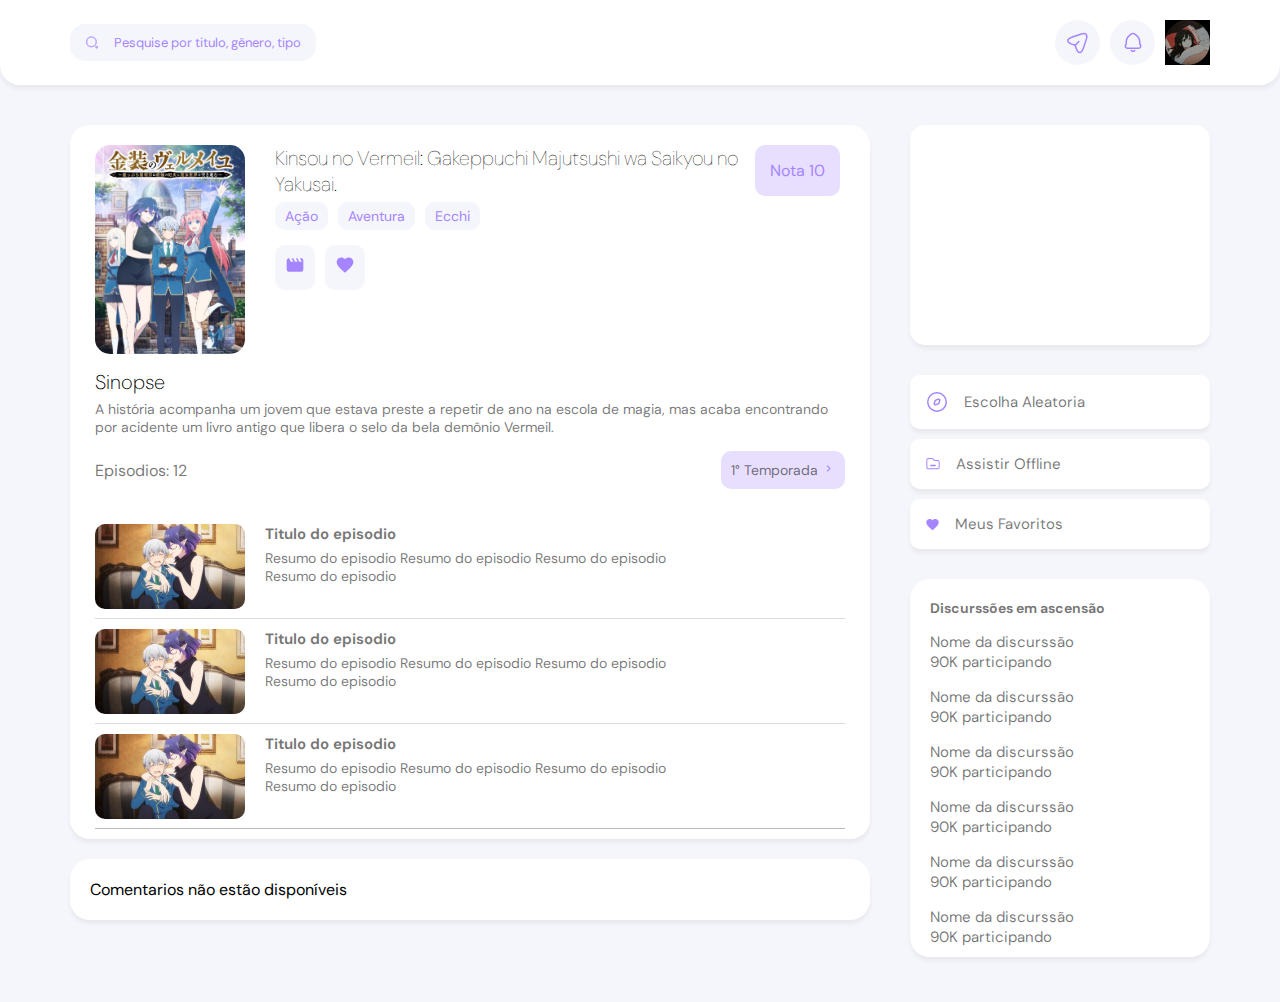
==== info/index.html @ 97f2f58a "Create index.html" ====
<!DOCTYPE html>
<html lang="pt-br">
<head>
  <meta charset="UTF-8">
  <meta http-equiv="X-UA-Compatible" content="IE=edge">
  <meta name="viewport" content="width=device-width, initial-scale=1.0">
  <link rel="stylesheet" href="animes.css">
  <link rel="stylesheet" href="responsividade.css">
  <link rel="stylesheet" href="../cssGlobal/globalCss.css">
  <link rel="stylesheet" href="../cssGlobal/darkmode.css">
  <title>
  </title>
</head>
<body>

  <header>
    <ul class="header-ul">

      <a href="#">
        <li>
          <div class="logotipo-icon"></div>
        </li>
      </a>

      <a href="../home/Home.html">
        <li class="searchbar">
          <img src="../imagem/icon/search.svg" alt="icone de pesquisa"> Pesquise por titulo, gênero, tipo
        </li>
      </a>

        <li class="icon-search">
          <img src="../imagem/icon/search.svg" alt="icone de pesquisa">
        </li>
    </ul>

    <nav>
      <ul>

        <a class="header-icon" href="">
          <li><img src="../imagem/icon/send.svg" alt="desabilitado"></li>
        </a>
        <a class="header-icon" href="">
          <li><img src="../imagem/icon/notification.svg" alt="notificação"></li>
        </a>
        <a href="">
          <li><img class="icon-perfil" src="../imagem/imagem/icon1.png" alt="perfil"></li>
        </a>
      </ul>
    </nav>

  </header>

  <div class="geral-grid">
    <main>

      <div class="primary-grid">

      <div class="primary-info">
          <div>
            <img src="../imagem/imagem/f59z18NXPZrYizSD03Gwjfx3YyX-734x1024.jpg" alt="">
          </div>

          <div class="content-info">
              <h1>Kinsou no Vermeil: Gakeppuchi Majutsushi wa Saikyou no Yakusai.</h1>
              <ul class="genero-info">
                <li>Ação</li>
                <li>Aventura</li>
                <li>Ecchi</li>

              </ul>
             <!--
              <ul class="tempo-info">
                <li>Verão 2023</li>
                <li>1 Temporada</li>
              </ul>--> 

            <div class="hate">
              <span><img src="../imagem/icon/star-full.svg" alt=""></span>
              <span><img src="../imagem/icon/star-full.svg" alt=""></span>
              <span><img src="../imagem/icon/star-full.svg" alt=""></span>
              <span><img src="../imagem/icon/star.svg" alt=""></span>
              <span><img src="../imagem/icon/star.svg" alt=""></span>
            </div>

            <div class="extra">
              <ul>
              <li><span><img src="../imagem/icon/movie.svg" alt=""></span></li>
              <li><span><img src="../imagem/icon/favorite.svg" alt=""></span></li>
              </ul>
            </div>
          </div>

          <div class="note">Nota 10</div>
        
      </div>

      <div class="secondary-info">
        <h2>Sinopse</h2>
        <p>A história acompanha um jovem que estava preste a repetir de ano na escola de magia, mas acaba encontrando por acidente um livro antigo que libera o selo da bela demônio Vermeil.
        </p>
        
      </div>

      <div class="separator">
        <p>Episodios: 12</p>
        <div class="temporada">
          <span>1° Temporada <img src="../imagem/icon/arrow-right.svg" alt=""></span>
          <span class="break"></span>
        </div>
      </div>

      <div class="content">
        <div class="content-item">

          
          <a href="../view/pagina-view.html">
            <div class="anime-item">
              <img src="../imagem/imagem/image.png" alt="">
                <div>
                  <h4>Titulo do episodio</h4>
                  <p>Resumo do episodio Resumo do episodio Resumo do episodio Resumo do episodio</p>
                </div>
          </a>


            <span class="anime-separador"></span>
          </div>

            <div class="anime-item">
              <a href="">
                <img src="../imagem/imagem/image.png" alt="">
                  <div>
                    <h4>Titulo do episodio</h4>
                    <p>Resumo do episodio Resumo do episodio Resumo do episodio Resumo do episodio</p>
                  </div>
              </a>
              <span class="anime-separador"></span>
            </div>

          <span class="anime-separador"></span>

            <div class="anime-item">
                  <a href="">
                    <img src="../imagem/imagem/image.png" alt="">
                    <div>
                      <h4>Titulo do episodio</h4>
                      <p>Resumo do episodio Resumo do episodio Resumo do episodio Resumo do episodio</p>
                    </div>
                  </a>
              <span class="anime-separador"></span>
            </div>
        </div>
      </div>



      </div>

      <section>
        Comentarios não estão disponíveis
        <img src="../Icon/Dark Icon ( White Mode )/37-arrow-right-1.svg" alt="">
      </section>
    </main>

    <article>

      <div class="second-banner"></div>

        <div class="side-menu">
          <a class="article-icon" href="">
            <span><img src="../imagem/icon/explore.svg" alt=""><p>Escolha Aleatoria</p></span>
          </a>

          <a class="article-icon" href="">
            <span><img src="../imagem/icon/folder.svg" alt=""><p>Assistir Offline</p></span>
          </a>

          <a class="article-icon" href="">
            <span><img src="../imagem/icon/favorite.svg" alt=""><p>Meus Favoritos</p></span>
          </a>
        </div>

        <div class="community">

          <h3>Discurssões em ascensão</h3>

          <div>
            <p>Nome da discurssão</p>
            <p>90K participando</p>
            <span class="separador"></span>
          </div>

          <div>
            <p>Nome da discurssão</p>
            <p>90K participando</p>
            <span class="separador"></span>
          </div>

          <div>
            <p>Nome da discurssão</p>
            <p>90K participando</p>
            <span class="separador"></span>
          </div>

          <div>
            <p>Nome da discurssão</p>
            <p>90K participando</p>
            <span class="separador"></span>
          </div>

          <div>
            <p>Nome da discurssão</p>
            <p>90K participando</p>
            <span class="separador"></span>
          </div>
          
          <div>
            <p>Nome da discurssão</p>
            <p>90K participando</p>
            <span class="separador"></span>
          </div>


      </div>
    </article>

  </div>
  
</body>
</html>
---- info/animes.css ----
header{display:flex;flex-wrap:wrap;justify-content:space-between;align-items:center;box-shadow:var(--shadow-card);border-bottom-left-radius:20px;border-bottom-right-radius:20px;box-sizing:border-box;margin:0 auto;padding:20px 70px;margin-bottom:40px}.header-ul{display:flex;flex-wrap:wrap}.logotipo-icon{display:none}.searchbar{color:var(--color-destaque);padding:10px 15px;border-radius:15px;font-size:13px;background-color:var(--background-color);display:flex;gap:15px}.icon-search{color:var(--color-destaque);padding:15px;border-radius:100px;font-size:13px;display:flex;align-items:center;justify-content:center;background-color:var(--background-color);display:none}nav ul{display:flex;flex-wrap:wrap;gap:10px}nav ul li{display:flex;align-items:center;justify-content:center;width:45px;height:45px;background-color:var(--background-color);border-radius:100px}article{display:flex;flex-direction:column;gap:30px}.second-banner{width:300px;height:220px;background-color:var(--primary-active);border-radius:15px;margin-bottom:0;box-shadow:var(--shadow-card)}.side-menu{display:flex;flex-direction:column;gap:10px;background-color:var(--background-color)}.side-menu span{background-color:var(--primary-active);display:flex;align-items:center;padding:15px;border-radius:10px;gap:5px;box-shadow:var(--shadow-card)}.side-menu p{font-size:15px;margin-left:10px}.community{background-color:var(--primary-active);border-radius:20px;padding:20px;display:flex;flex-direction:column;gap:15px;min-height:335px;padding-bottom:10px;box-shadow:var(--shadow-card)}.community div p{font-size:15px}h1{font-size:20px;font-weight:100}h3{font-size:14px}.separador{width:100%;background:#00000024;color:#000;height:1px}h2{font-weight:200}.searchbarr{display:none}.geral-selector{padding:1px 15px 1px 1px}.anime-grid{box-shadow:var(--shadow-card)}.banner-pago{box-shadow:var(--shadow-card)}.extra-itens span{box-shadow:var(--shadow-card)}.geral-grid{padding:0 70px;display:grid;grid-template-columns:1fr 1fr;justify-items:end}.primary-grid{background-color:var(--primary-active);width:800px;box-sizing:border-box;padding:20px;padding:20px 25px 20px 25px;border-radius:20px;justify-content:center;box-shadow:var(--shadow-card);position:relative}.primary-info{display:grid;grid-template-columns:20% 1fr}.primary-info img{max-width:100%;border-radius:15px}.content-info{display:flex;gap:5px;flex-direction:column;margin-left:30px}.content-info h1{width:470px}ul.genero-info{display:flex;flex-wrap:wrap;gap:10px}.genero-info li{padding:5px 10px;box-sizing:border-box;background:var(--background-color);color:var(--color-destaque);border-radius:10px;font-size:14px}.hate img{margin-top:10px;margin-bottom:10px;width:20px}.hate{display:none}.extra{margin-top:15pxx}.extra ul{display:flex;flex-direction:row;gap:10px;margin-top:10px}.extra li{box-sizing:border-box;padding:10px;background-color:#F5F6FB;border-radius:10px}.extra img{width:20px}.secondary-info{margin-top:10px;margin-bottom:15px}.secondary-info p{margin-top:5px}.separator{display:flex;justify-content:space-between;position:relative;margin-bottom:15px;align-items:center;gap:10px}.note{box-sizing:border-box;padding:15px;background-color:var(--color-destaque-50);border-radius:10px;width:max-content;position:absolute;right:30px;color:var(--color-destaque)}.temporada{box-sizing:border-box;padding:10px;font-size:14px;color:var(--color-destaque);background-color:var(--color-destaque-50);border-radius:10px}.content-item{display:flex;flex-direction:column;gap:20px;margin-top:15px;position:relative}.content-item img{max-width:auto;border-radius:10px}.anime-item{display:flex;gap:20px}.anime-item div{display:flex;gap:5px;flex-direction:column}.nav-page-selector{background-color:var(--background-color);padding:15px;padding-left:25px;padding-right:25px;display:block;border-radius:15px;width:170px;display:flex;margin-top:25px;justify-content:space-between;box-shadow:var(--shadow-card)}.nav-selector{display:flex;justify-content:center}.nav-active-selector{display:block}section{background-color:#fff;padding:20px;box-sizing:border-box;border-radius:20px;width:100%;margin-top:20px;box-shadow:var(--shadow-card)}.geral-grid{margin-bottom:45px}h2{font-size:20px}.secondary-info p{font-size:14px}.anime-item p{font-size:14px;width:450px}h4{font-size:15px}.anime-item{position:relative}.anime-separador{width:100%;background:#00000024;color:#000;height:1px;position:absolute;bottom:-10px}.temporada img{width:13px}.content-item img{width:20%;border-radius:10px}.anime-item a{display:flex;gap:20px}.ade-list h2,h3,h4,p,span{color:var(--font-color-50)}
---- cssGlobal/globalCss.css ----
@import "https://fonts.googleapis.com/css2?family=DM+Sans:ital,wght@0,400;0,500;0,700;1,400;1,500;1,700&display=swap";:root{--color-destaque:#A585FF;--color-destaque-50:#a685ff42;--color-destaque-20:#A585FF;--primary-active:#FFF;--background-color:#F5F6FB;--primary-font-color:#000;--font-color-50:#0000008a;--shadow-card:0 4px 4px rgba(0,0,0,0.05);--shadow-navbar:0 0 4px rgba(0,0,0,0.25);--card-temporario:#D9D9D9}::-webkit-scrollbar{background:var(--card-temporario)}::-webkit-scrollbar-thumb{background:var(--color-destaque);border-radius:10px}body{margin:0;margin-bottom:0;padding:0;font-family:'DM Sans',sans-serif;background-color:var(--background-color)}header{background-color:var(--primary-active)}ul{list-style-type:none;margin:0;padding:0}li{margin:0;padding:0}ul li{margin:0;padding:0}h1,h2,h3,h4,h5,h6,p{margin:0;padding:0}img{max-width:100%}a{text-decoration:none;display:block}
---- cssGlobal/darkmode.css ----
@media screen and (prefers-color-scheme: dark){:root{--color-destaque:#A585FF;--color-destaque-50:#a685ff42;--color-destaque-20:#A585FF;--primary-active:#151515;--accent-color:#202020;--background-color:#090909;--primary-font-color:#FFF;--font-color-50:#ffffff8a;--shadow-card:0 4px 4px rgba(0,0,0,0.05);--shadow-navbar:0 0 4px rgba(0,0,0,0.25);--card-temporario:#D9D9D9}h1,h2,h4,h5{color:var(--primary-font-color)}.extra li{background-color:var(--color-destaque-50)}section{background-color:var(--primary-active);color:var(--font-color-50)}}
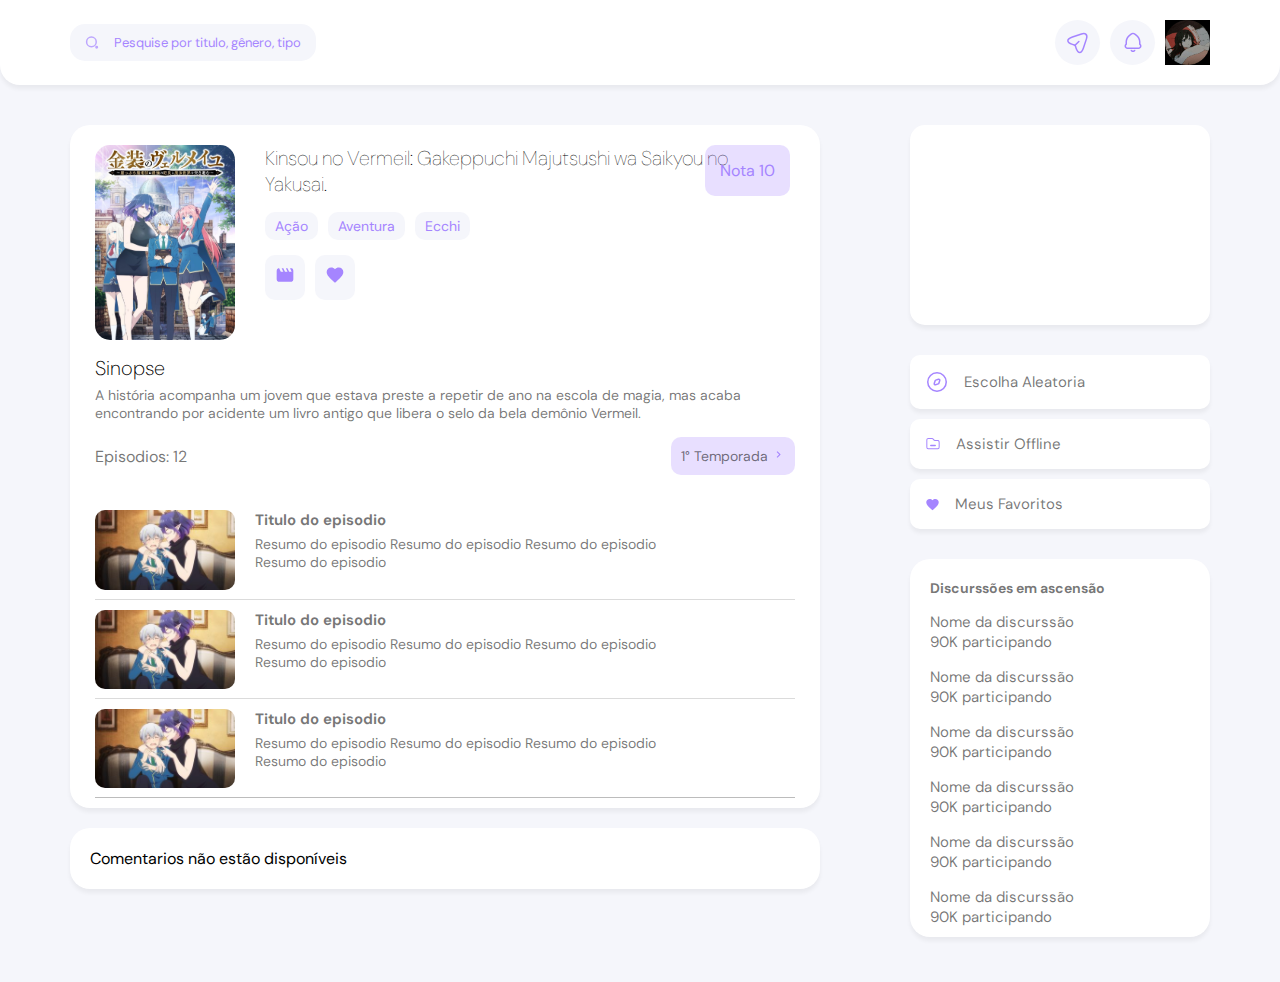
==== commit bb744d93: "Update index.html" ====
--- a/info/index.html
+++ b/info/index.html
@@ -22,7 +22,7 @@
         </li>
       </a>
 
-      <a href="../home/Home.html">
+      <a href="Home.html">
         <li class="searchbar">
           <img src="../imagem/icon/search.svg" alt="icone de pesquisa"> Pesquise por titulo, gênero, tipo
         </li>
--- a/info/responsividade.css
+++ b/info/responsividade.css
@@ -0,0 +1 @@
+@media (max-width: 1300px){.primary-banner{width:fit-content}.primary-grid{width:750px}.second-banner{height:200px}.article{gap:25px}.last-item{display:none}.community{min-height:325px}}@media (max-width: 1250px){.primary-banner{width:fit-content}.content-info h1{width:370px;font-size:17px}.content-info{font-size:17px;width:370px}.primary-grid{width:670px}.second-banner{height:180px}.article{gap:25px}.last-item{display:none}.community{min-height:320px}}@media (max-width: 1150px){.primary-banner{width:fit-content}.content-info h1{width:300px}.primary-grid{width:600px}.second-banner{height:165px}.article{gap:25px}.last-item{display:none}.community{min-height:265px}.item-info{gap:50px 20px}}@media (max-width: 1100px){.primary-banner{width:fit-content}.primary-grid{width:auto}.second-banner{height:150px;width:230px}.article{gap:25px}.last-item{display:none}.community{min-height:265px}.primary-grid ul li h2{font-size:14px}.item-info{display:flex;align-items:center;gap:70px 20px;align-items:center;margin-top:5px;justify-content:center}.content-selector{box-sizing:border-box;padding:0 10px 0 0;border-radius:10px;background-color:var(--background-color);display:flex;align-items:center;gap:10px;font-size:15px}.content-selector span{font-size:12px}.side-menu span{height:15px}.anime-item p{width:370px}.side-menu p{font-size:13px}.grid-subheader h1{font-size:16px}.grid-subheader p{font-size:12px}.nav-page-selector span{font-size:12px}.nav-page-selector img{width:10px}}@media (max-width: 900px){article{display:none}.genero-info li{width:max-content}.extra li{width:max-content}.primary-grid ul{margin-top:5px}.genero-info ul{display:flex;gap:10px}item-info{display:block}.content-selector{margin-top:10px}.geral-grid{grid-template-columns:1fr}.subheader{display:block}}@media (max-width: 650px){header nav ul:nth-child(3){display:none}ul.genero-info{display:flex;align-content:center;width:fit-content;flex-direction:row;gap:10px;flex-wrap:wrap}.note{display:none}header{padding:20px;top:0;position:sticky;z-index:1}.anime-item p{width:auto;color:var(--font-color-50)}.content-info img{width:auto}.anime-item{display:flex;gap:5px;flex-direction:column}.genero-info ul{display:flex}.primary-grid ul{width:auto}.searchbar{display:none}.icon-search{display:flex}.item-info{justify-content:initial}.geral-grid{padding:0 50px}.content-info h1{font-size:15px}.secondary-info p{font-size:13px}.separator{display:flex;justify-content:space-between;margin-bottom:15px;align-items:flex-start;gap:10px;flex-direction:column}.content-item img{max-width:30%;border-radius:10px}.anime-separador{display:none}.anime-item{margin-bottom:10px}.primary-info{display:grid;grid-template-columns:25% 1fr}.content-info h1{width:auto}.content-info{width:auto}}@media (max-width: 560px){.primary-grid ul{grid-template-columns:1fr}.geral-grid{padding:0 20px}.primary-info{display:grid;grid-template-columns:45% 1fr}.grid-subheader{display:flex;flex-direction:column;align-items:flex-start}nav ul{display:flex}header{padding:20px}.primary-banner{height:20vh}}.genero-info{margin-top:10px}.primary-banner{width:fit-content}
